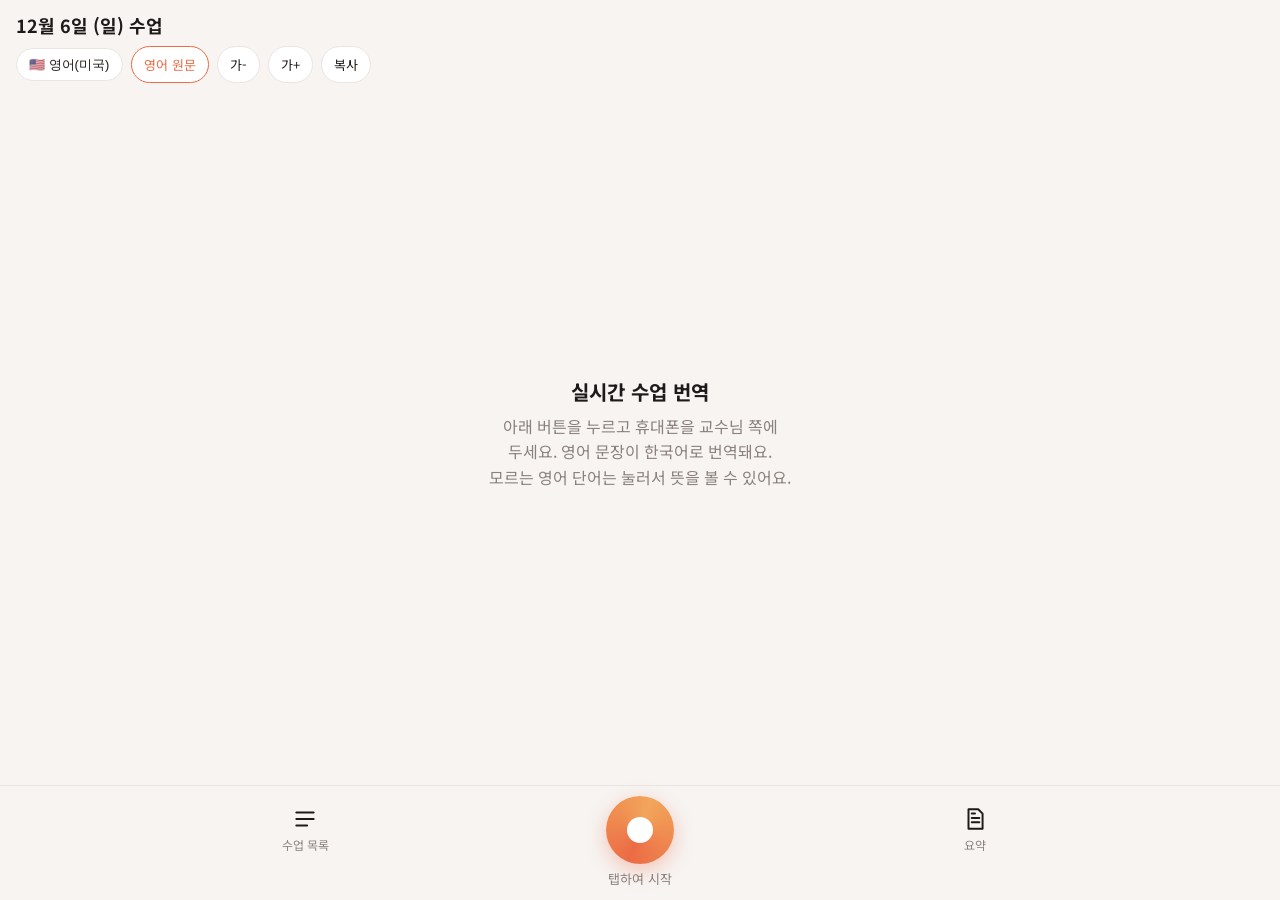
==== index.html @ 6b0efdc0 "QA 수정: 수업 전환 시 문장 섞임, 재시작 중복, Safari 결과 초기화, 저장 공간 부족 안내 Co-Authored-By: Claude Opus 5.5 <noreply@an" ====
<!doctype html>
<html lang="ko">
<head>
<meta charset="utf-8">
<meta name="viewport" content="width=device-width,initial-scale=1,viewport-fit=cover">
<meta name="apple-mobile-web-app-capable" content="yes">
<meta name="apple-mobile-web-app-status-bar-style" content="default">
<meta name="apple-mobile-web-app-title" content="수업 번역">
<meta name="theme-color" content="#f7f4f2">
<title>수업 번역기</title>
<link rel="preconnect" href="https://fonts.googleapis.com">
<link rel="stylesheet" href="https://fonts.googleapis.com/css2?family=Noto+Sans+KR:wght@400;500;700&display=swap">
<style>
:root{
  --bg:#f7f4f2; --card:#ffffff; --fg:#1d1a19; --muted:#8a817d; --line:#ebe5e1;
  --accent:#ec6b45; --accent2:#f2a65a; --live:#fff3ec; --mark:#ffe3d6; --err:#d23c2f;
  --shade:rgba(20,14,12,.35);
  --font:"Noto Sans KR",-apple-system,BlinkMacSystemFont,"Apple SD Gothic Neo",sans-serif;
  --ko-size:20px;
}
@media (prefers-color-scheme:dark){
  :root{--bg:#161312;--card:#211d1b;--fg:#f3eeeb;--muted:#9c928d;--line:#2f2926;--live:#2c1f19;--mark:#4a2a1d;--shade:rgba(0,0,0,.55);color-scheme:dark}
}
*{box-sizing:border-box}
[hidden]{display:none!important}
html,body{height:100%;margin:0}
body{background:var(--bg);color:var(--fg);font-family:var(--font);display:flex;flex-direction:column;
  padding-top:env(safe-area-inset-top);-webkit-tap-highlight-color:transparent;word-break:keep-all}
button{font:inherit;color:inherit}
header{display:flex;gap:8px;align-items:center;flex-wrap:wrap;
  padding:12px max(16px,env(safe-area-inset-right)) 10px max(16px,env(safe-area-inset-left))}
#title{flex-basis:100%;display:flex;align-items:baseline;gap:8px;background:none;border:none;padding:0;text-align:left;cursor:pointer;min-width:0}
#title b{font-size:18px;white-space:nowrap;overflow:hidden;text-overflow:ellipsis}
#title small{color:var(--muted);font-size:12px;white-space:nowrap}
.pill{border:1px solid var(--line);background:var(--card);color:var(--fg);border-radius:999px;
  padding:8px 12px;font-size:13px;cursor:pointer}
.pill[aria-pressed="true"]{border-color:var(--accent);color:var(--accent)}
.pill.primary{background:var(--accent);border-color:var(--accent);color:#fff}
.pill.danger{color:var(--err)}
select.pill{appearance:none;-webkit-appearance:none}
#feed{flex:1;overflow-y:auto;padding:4px max(16px,env(safe-area-inset-right)) 16px max(16px,env(safe-area-inset-left));
  display:flex;flex-direction:column;gap:10px;-webkit-overflow-scrolling:touch}
.seg{background:var(--card);border-radius:16px;padding:12px 14px;border:1px solid var(--line)}
.seg .en{color:var(--muted);font-size:15px;line-height:1.55;margin-bottom:4px;word-break:normal}
.seg .en .w{cursor:pointer;border-radius:4px}
.seg .en .w:active,.seg .en .w.sel{background:var(--mark);color:var(--fg)}
.seg .ko{font-size:var(--ko-size);line-height:1.5;font-weight:500}
.seg .t{font-size:11px;color:var(--muted);margin-top:6px;font-variant-numeric:tabular-nums}
.seg.live{background:var(--live);border-color:transparent}
.seg.live .ko{color:var(--accent)}
body.hide-en .seg .en{display:none}
.empty{margin:auto;text-align:center;color:var(--muted);max-width:320px;line-height:1.6;padding:24px 0}
.empty b{display:block;color:var(--fg);font-size:20px;margin-bottom:6px}
footer{padding:10px max(16px,env(safe-area-inset-right)) calc(12px + env(safe-area-inset-bottom)) max(16px,env(safe-area-inset-left));
  display:grid;grid-template-columns:1fr auto 1fr;align-items:center;gap:6px 12px;border-top:1px solid var(--line);background:var(--bg)}
.side{display:flex;flex-direction:column;align-items:center;gap:4px;background:none;border:none;cursor:pointer;color:var(--muted);font-size:12px}
.side svg{width:26px;height:26px;stroke:var(--fg);fill:none;stroke-width:1.8;stroke-linecap:round;stroke-linejoin:round}
#mic{width:68px;height:68px;border-radius:50%;border:none;cursor:pointer;
  background:conic-gradient(from 200deg,var(--accent),var(--accent2),var(--accent));
  display:grid;place-items:center;box-shadow:0 6px 20px rgba(236,107,69,.35)}
#mic span{width:26px;height:26px;border-radius:50%;background:#fff;transition:all .2s}
#mic.on span{border-radius:6px;width:22px;height:22px}
#mic.on{animation:pulse 1.6s ease-in-out infinite}
@keyframes pulse{50%{box-shadow:0 0 0 12px rgba(236,107,69,.15)}}
@media (prefers-reduced-motion:reduce){#mic.on{animation:none}}
#status{grid-column:1/-1;font-size:13px;color:var(--muted);min-height:18px;text-align:center;line-height:1.4}
#status.err{color:var(--err)}

/* bottom sheets */
#shade{position:fixed;inset:0;background:var(--shade);z-index:20}
.sheet{position:fixed;left:0;right:0;bottom:0;z-index:21;background:var(--bg);border-radius:20px 20px 0 0;
  max-height:82%;display:flex;flex-direction:column;box-shadow:0 -8px 30px rgba(0,0,0,.15)}
.sheet .head{display:flex;align-items:center;gap:8px;padding:14px max(16px,env(safe-area-inset-right)) 8px max(16px,env(safe-area-inset-left))}
.sheet .head h2{font-size:17px;margin:0 auto 0 0}
.sheet .body{overflow-y:auto;padding:4px max(16px,env(safe-area-inset-right)) calc(20px + env(safe-area-inset-bottom)) max(16px,env(safe-area-inset-left));
  display:flex;flex-direction:column;gap:10px}
.x{width:34px;height:34px;border-radius:50%;border:1px solid var(--line);background:var(--card);cursor:pointer;font-size:18px;line-height:1}
.item{background:var(--card);border:1px solid var(--line);border-radius:14px;padding:12px 14px;display:flex;align-items:center;gap:10px;cursor:pointer}
.item.cur{border-color:var(--accent)}
.item .grow{flex:1;min-width:0}
.item b{display:block;font-size:15px;overflow:hidden;text-overflow:ellipsis;white-space:nowrap}
.item small{color:var(--muted);font-size:12px}
.row{display:flex;gap:8px;flex-wrap:wrap}
input.field{width:100%;border:1px solid var(--line);background:var(--card);color:var(--fg);border-radius:12px;padding:10px 12px;font:inherit;font-size:16px}
.word h3{font-size:26px;margin:0}
.word .main{font-size:20px;color:var(--accent);font-weight:700}
.pos{font-size:12px;color:var(--muted);text-transform:uppercase;letter-spacing:.05em;margin-top:6px}
.word p{margin:2px 0;line-height:1.5}
.ctx{background:var(--card);border-radius:12px;padding:10px 12px;font-size:14px;line-height:1.5;color:var(--muted)}
.sec{font-size:13px;font-weight:700;color:var(--muted);margin-top:8px}
.chips{display:flex;flex-wrap:wrap;gap:6px}
.chip{background:var(--card);border:1px solid var(--line);border-radius:999px;padding:6px 10px;font-size:13px;cursor:pointer}
.chip span{color:var(--muted);margin-left:4px}
.point{background:var(--card);border-radius:12px;padding:10px 12px;line-height:1.5}
.point .ko{font-weight:500}
.point .en{color:var(--muted);font-size:13px;margin-top:2px;word-break:normal}
.note{font-size:12px;color:var(--muted);line-height:1.5}
</style>
</head>
<body>
<header>
  <button id="title" aria-label="수업 이름 바꾸기"><b id="titleText">수업</b><small id="titleMeta"></small></button>
  <select id="src" class="pill" aria-label="말하는 언어">
    <option value="en-US">🇺🇸 영어(미국)</option>
    <option value="en-GB">🇬🇧 영어(영국)</option>
    <option value="en-AU">🇦🇺 영어(호주)</option>
    <option value="en-IN">🇮🇳 영어(인도)</option>
  </select>
  <button id="toggleEn" class="pill" aria-pressed="true">영어 원문</button>
  <button id="smaller" class="pill" aria-label="글자 작게">가-</button>
  <button id="bigger" class="pill" aria-label="글자 크게">가+</button>
  <button id="copy" class="pill">복사</button>
</header>

<main id="feed">
  <div class="empty" id="empty"><b>실시간 수업 번역</b>아래 버튼을 누르고 휴대폰을 교수님 쪽에 두세요. 영어 문장이 한국어로 번역돼요.<br>모르는 영어 단어는 눌러서 뜻을 볼 수 있어요.</div>
</main>

<footer>
  <button class="side" id="openSessions" aria-label="수업 목록">
    <svg viewBox="0 0 24 24"><path d="M4 6h16M4 12h16M4 18h10"/></svg>수업 목록
  </button>
  <button id="mic" aria-label="시작/정지"><span></span></button>
  <button class="side" id="openSummary" aria-label="요약">
    <svg viewBox="0 0 24 24"><path d="M6 3h9l4 4v14H6z"/><path d="M9 11h7M9 15h7M9 7h3"/></svg>요약
  </button>
  <div id="status">탭하여 시작</div>
</footer>

<div id="shade" hidden></div>

<section class="sheet" id="sessionsSheet" hidden>
  <div class="head"><h2>수업 목록</h2><button class="pill primary" id="newSession">+ 새 수업</button><button class="x" data-close aria-label="닫기">×</button></div>
  <div class="body" id="sessionList"></div>
</section>

<section class="sheet" id="renameSheet" hidden>
  <div class="head"><h2>수업 이름</h2><button class="x" data-close aria-label="닫기">×</button></div>
  <div class="body">
    <input class="field" id="renameInput" maxlength="40" placeholder="예: 생물학 101 · 3주차">
    <div class="row">
      <button class="pill primary" id="renameSave">저장</button>
      <button class="pill danger" id="deleteSession">이 수업 삭제</button>
    </div>
  </div>
</section>

<section class="sheet" id="wordSheet" hidden>
  <div class="head"><h2>단어 뜻</h2><button class="x" data-close aria-label="닫기">×</button></div>
  <div class="body word" id="wordBody"></div>
</section>

<section class="sheet" id="summarySheet" hidden>
  <div class="head"><h2>수업 요약</h2><button class="x" data-close aria-label="닫기">×</button></div>
  <div class="body" id="summaryBody"></div>
</section>

<script>
(() => {
  const $ = id => document.getElementById(id);
  const feed = $('feed'), statusEl = $('status'), micBtn = $('mic');
  const SR = window.SpeechRecognition || window.webkitSpeechRecognition;

  const store = {
    get(k, d){ try{ const v = localStorage.getItem(k); return v === null ? d : JSON.parse(v); }catch{ return d; } },
    set(k, v){ try{ localStorage.setItem(k, JSON.stringify(v)); return true; }catch{ return false; } }
  };

  // ---------- lectures (sessions) ----------
  const fmtDate = t => new Date(t).toLocaleDateString('ko-KR', {month:'long', day:'numeric', weekday:'short'});
  const fmtTime = t => new Date(t).toLocaleTimeString('ko-KR', {hour:'2-digit', minute:'2-digit', second:'2-digit'});
  const newSession = () => ({ id: Date.now().toString(36), title: fmtDate(Date.now()) + ' 수업', created: Date.now(), segs: [], words: [] });

  let data = store.get('lt.v2', null);
  if (!data) {
    data = { sessions: [], current: null };
    const old = store.get('segments', []);
    if (old.length) { const s = newSession(); s.title = '이전 기록'; s.created = old[0].t; s.segs = old; data.sessions.push(s); }
  }
  if (!data.sessions.length) data.sessions.push(newSession());
  if (!data.sessions.some(s => s.id === data.current)) data.current = data.sessions[data.sessions.length - 1].id;
  const cur = () => data.sessions.find(s => s.id === data.current);
  let saveTimer = null;
  const save = () => { clearTimeout(saveTimer); saveTimer = setTimeout(() => {
    if (!store.set('lt.v2', data)) setStatus('저장 공간이 꽉 찼어요. 수업 목록에서 오래된 수업을 지워 주세요.', true);
  }, 300); };

  // ---------- settings ----------
  let koSize = store.get('koSize', 20);
  let showEn = store.get('showEn', true);
  $('src').value = store.get('src', 'en-US');
  const applySettings = () => {
    document.documentElement.style.setProperty('--ko-size', koSize + 'px');
    document.body.classList.toggle('hide-en', !showEn);
    $('toggleEn').setAttribute('aria-pressed', showEn);
  };
  applySettings();
  $('smaller').onclick = () => { koSize = Math.max(14, koSize - 2); store.set('koSize', koSize); applySettings(); };
  $('bigger').onclick  = () => { koSize = Math.min(36, koSize + 2); store.set('koSize', koSize); applySettings(); };
  $('toggleEn').onclick = () => { showEn = !showEn; store.set('showEn', showEn); applySettings(); };
  $('src').onchange = () => { store.set('src', $('src').value); if (running) { stop(); start(); } };

  // ---------- translation (free, no key) ----------
  const GT = 'https://translate.googleapis.com/translate_a/single?client=gtx&sl=en&tl=ko';
  const cache = new Map();
  async function fetchJson(url, ms){
    const ctl = new AbortController(); const tm = setTimeout(() => ctl.abort(), ms);
    try { const r = await fetch(url, {signal: ctl.signal}); if (!r.ok) throw new Error(r.status); return await r.json(); }
    finally { clearTimeout(tm); }
  }
  async function translate(text){
    text = text.trim();
    if (!text) return '';
    if (cache.has(text)) return cache.get(text);
    let out = '';
    try {
      const j = await fetchJson(GT + '&dt=t&q=' + encodeURIComponent(text), 5000);
      out = j[0].map(p => p[0]).join('');
    } catch {
      try {
        const j = await fetchJson('https://api.mymemory.translated.net/get?langpair=en|ko&q=' + encodeURIComponent(text.slice(0, 480)), 6000);
        out = j.responseData.translatedText;
      } catch { return '(번역 실패 — 인터넷 연결을 확인하세요)'; }
    }
    cache.set(text, out);
    return out;
  }

  // ---------- rendering ----------
  const segEls = new WeakMap();
  const nearBottom = () => feed.scrollHeight - feed.scrollTop - feed.clientHeight < 140;
  function fillEn(el, text){
    el.textContent = '';
    // wrap each word so it can be tapped for its meaning
    text.split(/(\s+)/).forEach(part => {
      if (/[A-Za-z]/.test(part)) { const w = document.createElement('span'); w.className = 'w'; w.textContent = part; el.appendChild(w); }
      else el.appendChild(document.createTextNode(part));
    });
  }
  function makeSeg(s, live){
    const d = document.createElement('div');
    d.className = 'seg' + (live ? ' live' : '');
    d.innerHTML = '<div class="en"></div><div class="ko"></div><div class="t"></div>';
    fill(d, s);
    return d;
  }
  function fill(d, s){
    fillEn(d.querySelector('.en'), s.en);
    d.querySelector('.ko').textContent = s.ko || '…';
    d.querySelector('.t').textContent = s.t ? fmtTime(s.t) : '듣는 중';
  }
  function renderHeader(){
    const s = cur();
    $('titleText').textContent = s.title;
    $('titleMeta').textContent = s.segs.length ? `${s.segs.length}문장` : '';
  }
  function renderAll(){
    feed.querySelectorAll('.seg').forEach(n => n.remove());
    liveEl = null;
    const s = cur();
    $('empty').hidden = s.segs.length > 0;
    s.segs.forEach(seg => { const el = makeSeg(seg); segEls.set(seg, el); feed.appendChild(el); });
    feed.scrollTop = feed.scrollHeight;
    renderHeader();
  }

  async function commit(en){
    en = en.replace(/\s+/g, ' ').trim();
    if (!en) return;
    const sess = cur();
    const stick = nearBottom();
    const last = sess.segs[sess.segs.length - 1];
    let seg, el;
    // A short fragment right after an unfinished sentence: glue it on instead of starting a new card.
    if (last && Date.now() - last.t < 4000 && !/[.?!]["')]?$/.test(last.en) && last.en.length + en.length < 220 && segEls.get(last)) {
      seg = last; seg.en += ' ' + en; seg.t = Date.now(); el = segEls.get(last);
    } else {
      seg = { en, ko: '', t: Date.now() };
      sess.segs.push(seg);
      el = makeSeg(seg); segEls.set(seg, el);
      if (liveEl) feed.insertBefore(el, liveEl); else feed.appendChild(el);
    }
    fill(el, seg);
    $('empty').hidden = true;
    renderHeader();
    if (stick) feed.scrollTop = feed.scrollHeight;
    const asked = seg.en;
    const ko = await translate(asked);
    if (seg.en !== asked) return;   // text grew while we waited; the newer request fills it
    seg.ko = ko;
    fill(el, seg);
    save();
    if (stick && nearBottom()) feed.scrollTop = feed.scrollHeight;
  }

  let liveEl = null, liveTimer = null, liveText = '', lastLiveTranslated = '';
  function showLive(text){
    liveText = text;
    if (!text) { if (liveEl) { liveEl.remove(); liveEl = null; } return; }
    const stick = nearBottom();
    if (!liveEl) { liveEl = makeSeg({en:text}, true); feed.appendChild(liveEl); $('empty').hidden = true; }
    fillEn(liveEl.querySelector('.en'), text);
    if (stick) feed.scrollTop = feed.scrollHeight;
    clearTimeout(liveTimer);
    liveTimer = setTimeout(async () => {
      const snap = liveText;
      if (!snap || snap === lastLiveTranslated) return;
      lastLiveTranslated = snap;
      const ko = await translate(snap);
      if (liveEl && liveText === snap) liveEl.querySelector('.ko').textContent = ko;
    }, 350);
  }

  // ---------- speech recognition ----------
  function setStatus(msg, err){ statusEl.textContent = msg; statusEl.classList.toggle('err', !!err); }

  let running = false, rec = null, wakeLock = null;
  let stallTimer = null, restartTimer = null, fastFails = 0, lastError = '';
  // In-app browsers (Claude, KakaoTalk, Instagram…) on iPhone don't get speech recognition. Safari does.
  const ua = navigator.userAgent;
  const inApp = /iPhone|iPad|iPod/.test(ua) && (!/Safari\//.test(ua) || /KAKAOTALK|Instagram|FBAN|FBAV|NAVER|Line\//i.test(ua));
  const IN_APP_MSG = '앱 안의 브라우저에서는 음성 인식이 안 돼요. 오른쪽 아래 나침반(Safari) 버튼을 눌러 Safari에서 열어 주세요.';

  function buildRec(){
    const r = new SR();
    r.lang = $('src').value;
    r.continuous = true;
    r.interimResults = true;
    r.maxAlternatives = 1;
    let committedUpTo = 0;   // index into event.results already committed (iOS keeps old results around)
    const seen = [];         // transcripts of committed results, by index
    let consumed = 0;        // chars of the still-open text already sent as finished sentences
    let dead = false;
    let heard = false;
    const startedAt = Date.now();

    r.onresult = e => {
      if (dead || rec !== r) return;
      heard = true; fastFails = 0;
      setStatus('듣는 중… 다시 누르면 정지');
      // Safari sometimes starts its result list over mid-session: start counting from zero again.
      // (A repeat of results we already have is not a restart; a different text at a committed slot is.)
      const L = e.results.length;
      if (L < committedUpTo || (L === committedUpTo && L > 0 && e.results[L - 1][0].transcript !== seen[L - 1])) {
        committedUpTo = 0; consumed = 0; seen.length = 0;
      }
      // Gather everything not yet committed; note where the finalized part ends.
      let text = '', finalEnd = 0, finalUpTo = committedUpTo, allFinal = true;
      for (let i = committedUpTo; i < e.results.length; i++) {
        text += e.results[i][0].transcript;
        if (allFinal && e.results[i].isFinal) { finalEnd = text.length; finalUpTo = i + 1; seen[i] = e.results[i][0].transcript; } else allFinal = false;
      }
      if (text.length < consumed) consumed = 0;          // recognizer replaced its guess wholesale
      if (finalEnd > 0) {
        if (finalEnd > consumed) commit(text.slice(consumed, finalEnd));
        consumed = Math.max(0, consumed - finalEnd);
        committedUpTo = finalUpTo;
        text = text.slice(finalEnd);
      }
      // Send finished sentences out as soon as they appear, instead of waiting for a pause.
      let rest = text.slice(consumed);
      const m = rest.match(/^([\s\S]*[.?!])\s+(?=\S)/);
      if (m && m[1].trim().split(/\s+/).length >= 4) {
        commit(m[1]); consumed += m[0].length; rest = text.slice(consumed);
      }
      rest = rest.trim();
      showLive(rest);
      clearTimeout(stallTimer);
      if (rest) {
        // A pause or a very long run without punctuation: cut it here.
        const cut = () => { if (running && liveText === rest) { consumed = text.length; showLive(''); commit(rest); } };
        if (rest.length > 220) cut(); else stallTimer = setTimeout(cut, 1500);
      }
    };
    r.onerror = e => {
      lastError = e.error;
      if (e.error === 'not-allowed' || e.error === 'service-not-allowed') {
        fail(inApp ? IN_APP_MSG : '마이크 또는 음성 인식 권한이 꺼져 있어요. 설정 › Safari › 마이크, 설정 › 개인정보 보호 › 음성 인식에서 허용해 주세요.');
      } else if (e.error === 'audio-capture') {
        fail('마이크를 쓸 수 없어요. 다른 앱(통화, 녹음)이 마이크를 쓰고 있지 않은지 확인하세요.');
      } else if (e.error === 'network') {
        setStatus('음성 인식 서버 연결 실패 — 인터넷을 확인하세요.', true);
      }
    };
    r.onaudiostart = () => { if (!heard) setStatus('마이크 켜짐 · 말소리를 기다리는 중…'); };
    r.onend = () => {
      dead = true;
      clearTimeout(stallTimer);
      if (rec !== r) return;              // an older instance; a newer one is already running
      if (liveText) { const t = liveText; showLive(''); commit(t); }
      if (!running) return;
      if (!heard && Date.now() - startedAt < 1500) fastFails++;
      if (fastFails >= 4) {
        fail(inApp ? IN_APP_MSG : '음성 인식이 계속 바로 꺼져요' + (lastError ? ' (' + lastError + ')' : '') + '. Safari를 완전히 껐다가 다시 열어보세요.');
        return;
      }
      const delay = fastFails ? Math.min(400 * 2 ** fastFails, 4000) : 50;
      restartTimer = setTimeout(() => { if (running) { rec = buildRec(); try { rec.start(); } catch {} } }, delay);
    };
    r.kill = () => { dead = true; clearTimeout(stallTimer); };
    return r;
  }

  // Put any half-heard sentence into the current lecture and detach the recognizer,
  // so nothing arriving later lands in a different lecture.
  function detach(){
    if (rec) { rec.kill(); const old = rec; rec = null; try { old.stop(); } catch {} }
    if (liveText) { const t = liveText; showLive(''); commit(t); }
  }

  function fail(msg){
    running = false; ui();
    clearTimeout(stallTimer); clearTimeout(restartTimer);
    if (rec) { rec.kill(); try { rec.abort(); } catch {} rec = null; }
    setStatus(msg, true);
  }
  async function start(){
    if (!SR) { setStatus(inApp ? IN_APP_MSG : '이 브라우저는 음성 인식을 지원하지 않아요. iPhone은 Safari, 컴퓨터는 Chrome을 쓰세요.', true); return; }
    running = true; ui(); fastFails = 0; lastError = '';
    setStatus('마이크 준비 중…');
    try {
      const ms = await navigator.mediaDevices.getUserMedia({ audio: true });
      ms.getTracks().forEach(t => t.stop());
    } catch {
      fail(inApp ? IN_APP_MSG : '마이크 권한이 없어요. 주소창 왼쪽 "가가" › 웹사이트 설정 › 마이크 › 허용으로 바꿔 주세요.');
      return;
    }
    if (!running) return;
    rec = buildRec();
    try { rec.start(); } catch {}
    try { wakeLock = await navigator.wakeLock?.request('screen'); } catch {}
  }
  function stop(){
    running = false; ui();
    clearTimeout(stallTimer); clearTimeout(restartTimer);
    detach();
    try { wakeLock && wakeLock.release(); } catch {}
    wakeLock = null;
    setStatus('정지됨 · 탭하여 다시 시작');
  }
  function ui(){ micBtn.classList.toggle('on', running); }
  micBtn.onclick = () => running ? stop() : start();
  document.addEventListener('visibilitychange', async () => {
    if (document.visibilityState === 'visible' && running) { try { wakeLock = await navigator.wakeLock?.request('screen'); } catch {} }
  });

  // ---------- sheets ----------
  let openSheet = null;
  function show(id){ hide(); openSheet = $(id); openSheet.hidden = false; $('shade').hidden = false; }
  function hide(){
    if (openSheet) openSheet.hidden = true;
    openSheet = null; $('shade').hidden = true;
    document.querySelectorAll('.w.sel').forEach(w => w.classList.remove('sel'));
  }
  $('shade').onclick = hide;
  document.querySelectorAll('[data-close]').forEach(b => b.onclick = hide);
  const esc = s => s.replace(/[&<>"]/g, c => ({'&':'&amp;','<':'&lt;','>':'&gt;','"':'&quot;'}[c]));

  // lectures list
  function renderSessions(){
    const list = $('sessionList'); list.innerHTML = '';
    [...data.sessions].reverse().forEach(s => {
      const it = document.createElement('div');
      it.className = 'item' + (s.id === data.current ? ' cur' : '');
      it.innerHTML = `<div class="grow"><b>${esc(s.title)}</b><small>${fmtDate(s.created)} · ${s.segs.length}문장 · 단어 ${s.words.length}개</small></div>`;
      it.onclick = () => { if (running) stop(); data.current = s.id; save(); renderAll(); hide(); };
      list.appendChild(it);
    });
  }
  $('openSessions').onclick = () => { renderSessions(); show('sessionsSheet'); };
  $('newSession').onclick = () => {
    if (running) stop();
    const s = newSession(); data.sessions.push(s); data.current = s.id; save(); renderAll(); hide();
    setStatus('새 수업을 만들었어요 · 탭하여 시작');
  };
  $('title').onclick = () => { $('renameInput').value = cur().title; show('renameSheet'); };
  $('renameSave').onclick = () => { const v = $('renameInput').value.trim(); if (v) { cur().title = v; save(); renderHeader(); } hide(); };
  $('renameInput').onkeydown = e => { if (e.key === 'Enter') $('renameSave').click(); };
  let delArmed = false;
  $('deleteSession').onclick = () => {
    if (!delArmed) { delArmed = true; $('deleteSession').textContent = '한 번 더 누르면 삭제'; setTimeout(() => { delArmed = false; $('deleteSession').textContent = '이 수업 삭제'; }, 3000); return; }
    delArmed = false; $('deleteSession').textContent = '이 수업 삭제';
    if (running) stop();
    data.sessions = data.sessions.filter(s => s.id !== data.current);
    if (!data.sessions.length) data.sessions.push(newSession());
    data.current = data.sessions[data.sessions.length - 1].id;
    save(); renderAll(); hide();
  };

  // word lookup
  async function lookup(word){
    const r = { word, ko: '', meanings: [], def: '' };
    try {
      const j = await fetchJson(GT + '&dt=t&dt=bd&dt=md&q=' + encodeURIComponent(word), 5000);
      r.ko = (j[0] || []).map(p => p[0]).join('');
      (j[1] || []).forEach(b => r.meanings.push({ pos: b[0], words: (b[1] || []).slice(0, 5) }));
      const md = j[12] && j[12][0] && j[12][0][1] && j[12][0][1][0];
      if (md) r.def = md[0];
    } catch { r.ko = await translate(word); }
    return r;
  }
  const POS = { noun:'명사', verb:'동사', adjective:'형용사', adverb:'부사', preposition:'전치사', conjunction:'접속사', pronoun:'대명사', interjection:'감탄사', abbreviation:'약어', phrase:'구' };
  feed.addEventListener('click', async e => {
    const w = e.target.closest('.w');
    if (!w) return;
    const word = w.textContent.replace(/^[^A-Za-z]+|[^A-Za-z'-]+$/g, '').replace(/'s$/i, '');
    if (word.length < 2) return;
    const segEl = w.closest('.seg');
    const sentence = segEl.querySelector('.en').textContent;
    const sentenceKo = segEl.querySelector('.ko').textContent;
    show('wordSheet');
    w.classList.add('sel');
    $('wordBody').innerHTML = `<h3>${esc(word)}</h3><p class="note">찾는 중…</p>`;
    const r = await lookup(word.toLowerCase() === word ? word : (word.length > 1 && word === word.toUpperCase() ? word : word.toLowerCase()));
    if (openSheet !== $('wordSheet')) return;
    const saved = cur().words.some(x => x.w.toLowerCase() === word.toLowerCase());
    $('wordBody').innerHTML = `
      <h3>${esc(word)}</h3>
      <div class="main">${esc(r.ko || '-')}</div>
      ${r.meanings.map(m => `<div class="pos">${esc(POS[m.pos] || m.pos)}</div><p>${esc(m.words.join(', '))}</p>`).join('')}
      ${r.def ? `<div class="pos">영영 뜻</div><p>${esc(r.def)}</p>` : ''}
      <div class="sec">수업에서 나온 문장</div>
      <div class="ctx">${esc(sentence)}<br>${esc(sentenceKo)}</div>
      <div class="row"><button class="pill ${saved ? '' : 'primary'}" id="saveWord">${saved ? '단어장에 있음 ✓' : '단어장에 저장'}</button></div>`;
    $('saveWord').onclick = () => {
      const list = cur().words;
      const i = list.findIndex(x => x.w.toLowerCase() === word.toLowerCase());
      if (i >= 0) { list.splice(i, 1); $('saveWord').textContent = '단어장에 저장'; $('saveWord').classList.add('primary'); }
      else { list.push({ w: word, ko: r.ko, ctx: sentence }); $('saveWord').textContent = '단어장에 있음 ✓'; $('saveWord').classList.remove('primary'); }
      save();
    };
  });

  // summary: picks the sentences that carry the lecture's most repeated ideas (runs on the phone, no AI)
  const STOP = new Set(('a an the and or but if then so to of in on at by for with from as is are was were be been being it its this that these those there here i you he she we they me him her us them my your our their what which who whom how why when where do does did done have has had having can could will would shall should may might must not no yes just very really also too than about into over under again more most some any all each other such only own same well like get got go going gonna wanna know think okay ok right um uh yeah so let lets let\'s one two thing things kind sort actually basically something way see say said look make made').split(' '));
  const terms = s => (s.toLowerCase().match(/[a-z][a-z'-]+/g) || []).map(w => w.replace(/'s$/, '')).filter(w => w.length > 2 && !STOP.has(w));
  function summarize(segs){
    const freq = new Map();
    segs.forEach(s => new Set(terms(s.en)).forEach(w => freq.set(w, (freq.get(w) || 0) + 1)));
    const keywords = [...freq.entries()].filter(([w, n]) => n >= 2 && w.length > 3).sort((a, b) => b[1] - a[1]).slice(0, 10).map(([w]) => w);
    const scored = segs.map((s, i) => {
      const t = terms(s.en);
      const score = t.length < 4 ? 0 : t.reduce((a, w) => a + (freq.get(w) || 0), 0) / Math.sqrt(t.length);
      return { i, score };
    });
    const n = Math.min(8, Math.max(3, Math.round(segs.length * 0.15)));
    const picks = scored.filter(x => x.score > 0).sort((a, b) => b.score - a.score).slice(0, n).sort((a, b) => a.i - b.i).map(x => segs[x.i]);
    return { keywords, picks };
  }
  $('openSummary').onclick = async () => {
    const s = cur();
    show('summarySheet');
    const body = $('summaryBody');
    if (s.segs.length < 3) { body.innerHTML = '<p class="note">아직 내용이 너무 적어요. 수업을 조금 더 들은 뒤에 눌러 주세요.</p>'; return; }
    const { keywords, picks } = summarize(s.segs);
    const mins = Math.max(1, Math.round((s.segs[s.segs.length - 1].t - s.segs[0].t) / 60000));
    body.innerHTML = `
      <p class="note">${esc(s.title)} · 약 ${mins}분 · ${s.segs.length}문장</p>
      <div class="sec">핵심 단어</div><div class="chips" id="kw">${keywords.length ? '' : '<span class="note">반복된 단어가 아직 없어요</span>'}</div>
      <div class="sec">중요한 문장</div>
      ${picks.map(p => `<div class="point"><div class="ko">${esc(p.ko || '')}</div><div class="en">${esc(p.en)}</div></div>`).join('')}
      <div class="sec">내 단어장 (${s.words.length})</div>
      <div class="chips">${s.words.map(w => `<span class="chip">${esc(w.w)}<span>${esc(w.ko || '')}</span></span>`).join('') || '<span class="note">영어 단어를 눌러 저장하면 여기에 모여요</span>'}</div>
      <div class="sec">더 자세한 요약</div>
      <p class="note">위 요약은 휴대폰 안에서 자주 나온 단어를 기준으로 고른 거예요. 문단으로 정리된 요약이 필요하면 아래 버튼을 누르고 Claude 앱에 붙여넣으세요.</p>
      <div class="row"><button class="pill primary" id="copyForAI">Claude 요약용으로 복사</button></div>`;
    const kw = $('kw');
    keywords.forEach(async w => {
      const c = document.createElement('span'); c.className = 'chip'; c.textContent = w; kw.appendChild(c);
      const ko = await translate(w); const sp = document.createElement('span'); sp.textContent = ko; c.appendChild(sp);
    });
    $('copyForAI').onclick = async () => {
      const text = '다음은 영어 수업을 음성 인식으로 받아적은 내용이야. 인식 오류가 있을 수 있어. 한국어로 핵심 내용을 소주제별로 정리하고, 중요한 개념과 시험에 나올 만한 포인트, 모르면 안 되는 영어 용어를 뜻과 함께 알려줘.\n\n'
        + s.segs.map(x => x.en).join('\n');
      try { await navigator.clipboard.writeText(text); $('copyForAI').textContent = '복사됨 ✓ Claude에 붙여넣으세요'; }
      catch { $('copyForAI').textContent = '복사 실패'; }
    };
  };

  // copy whole lecture
  $('copy').onclick = async () => {
    const s = cur();
    const text = s.title + '\n\n' + s.segs.map(x => `[${fmtTime(x.t)}]\n${x.en}\n${x.ko}`).join('\n\n');
    try { await navigator.clipboard.writeText(text); setStatus('이 수업 전체 내용을 복사했어요'); }
    catch { setStatus('복사 실패', true); }
  };

  renderAll();
  if (inApp) setStatus(IN_APP_MSG, true);
  else if (!SR) setStatus('이 브라우저는 음성 인식을 지원하지 않아요. iPhone은 Safari를 쓰세요.', true);
})();
</script>
</body>
</html>
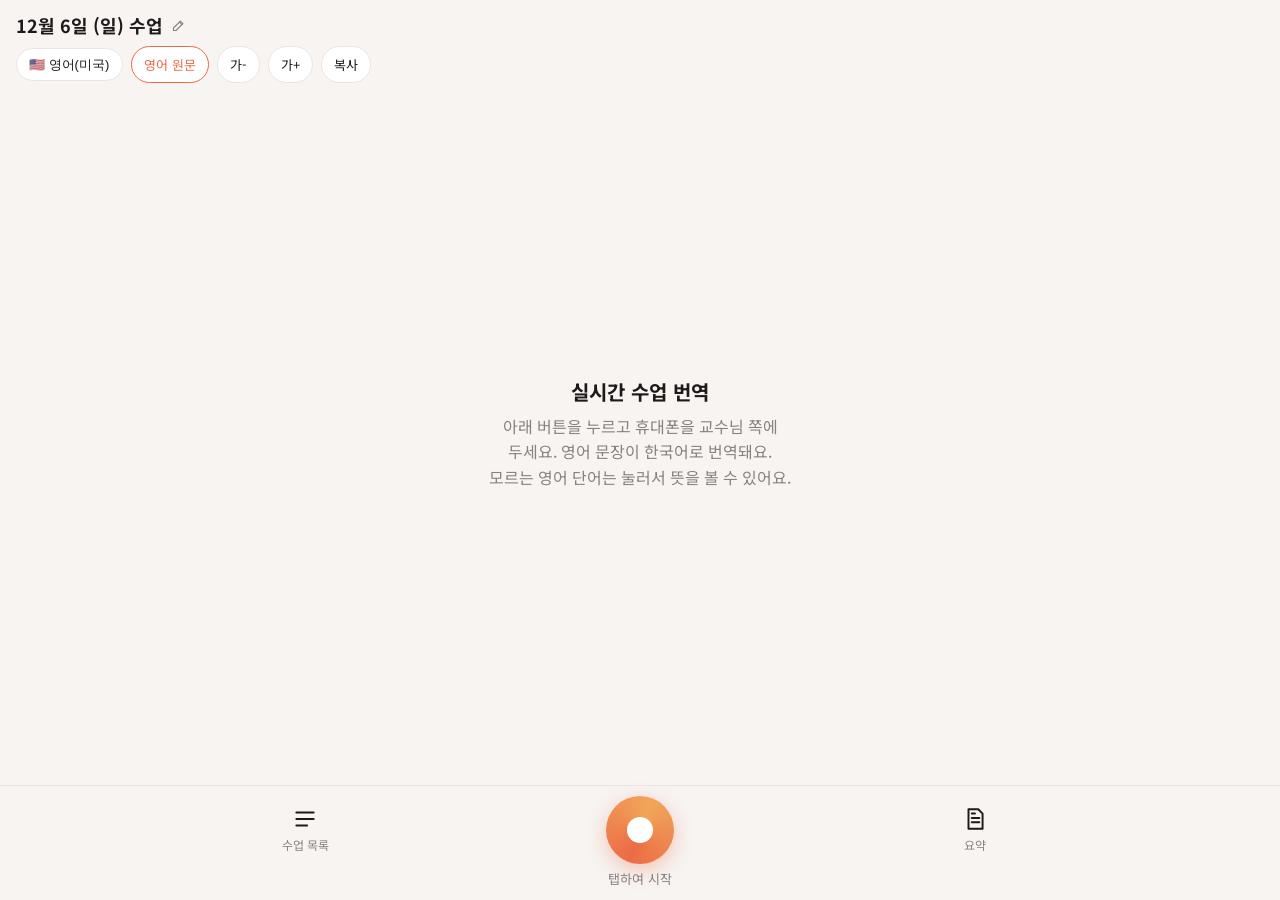
==== commit 0d440b38: "수업 목록에서 연필 버튼으로 이름 바꾸기, 주차 이름 추천 Co-Authored-By: Claude Opus 5.5 <noreply@anthropic.com> Claude-Sess" ====
--- a/index.html
+++ b/index.html
@@ -80,6 +80,9 @@
 .item .grow{flex:1;min-width:0}
 .item b{display:block;font-size:15px;overflow:hidden;text-overflow:ellipsis;white-space:nowrap}
 .item small{color:var(--muted);font-size:12px}
+.edit{flex:none;width:38px;height:38px;border-radius:50%;border:1px solid var(--line);background:var(--bg);cursor:pointer;display:grid;place-items:center}
+.edit svg{width:18px;height:18px;stroke:var(--fg);fill:none;stroke-width:1.8;stroke-linecap:round;stroke-linejoin:round}
+#title svg{width:15px;height:15px;stroke:var(--muted);fill:none;stroke-width:1.8;stroke-linecap:round;stroke-linejoin:round;flex:none;align-self:center}
 .row{display:flex;gap:8px;flex-wrap:wrap}
 input.field{width:100%;border:1px solid var(--line);background:var(--card);color:var(--fg);border-radius:12px;padding:10px 12px;font:inherit;font-size:16px}
 .word h3{font-size:26px;margin:0}
@@ -99,7 +102,7 @@
 </head>
 <body>
 <header>
-  <button id="title" aria-label="수업 이름 바꾸기"><b id="titleText">수업</b><small id="titleMeta"></small></button>
+  <button id="title" aria-label="수업 이름 바꾸기"><b id="titleText">수업</b><svg viewBox="0 0 24 24"><path d="M4 20h4L19 9l-4-4L4 16z"/><path d="M13.5 6.5l4 4"/></svg><small id="titleMeta"></small></button>
   <select id="src" class="pill" aria-label="말하는 언어">
     <option value="en-US">🇺🇸 영어(미국)</option>
     <option value="en-GB">🇬🇧 영어(영국)</option>
@@ -137,7 +140,8 @@
 <section class="sheet" id="renameSheet" hidden>
   <div class="head"><h2>수업 이름</h2><button class="x" data-close aria-label="닫기">×</button></div>
   <div class="body">
-    <input class="field" id="renameInput" maxlength="40" placeholder="예: 생물학 101 · 3주차">
+    <input class="field" id="renameInput" maxlength="40" placeholder="예: 9주차 수업 · 세포 호흡">
+    <div class="chips" id="renameSuggest"></div>
     <div class="row">
       <button class="pill primary" id="renameSave">저장</button>
       <button class="pill danger" id="deleteSession">이 수업 삭제</button>
@@ -462,8 +466,9 @@
     [...data.sessions].reverse().forEach(s => {
       const it = document.createElement('div');
       it.className = 'item' + (s.id === data.current ? ' cur' : '');
-      it.innerHTML = `<div class="grow"><b>${esc(s.title)}</b><small>${fmtDate(s.created)} · ${s.segs.length}문장 · 단어 ${s.words.length}개</small></div>`;
-      it.onclick = () => { if (running) stop(); data.current = s.id; save(); renderAll(); hide(); };
+      it.innerHTML = `<div class="grow"><b>${esc(s.title)}</b><small>${fmtDate(s.created)} · ${s.segs.length}문장 · 단어 ${s.words.length}개</small></div><button class="edit" aria-label="이름 바꾸기"><svg viewBox="0 0 24 24"><path d="M4 20h4L19 9l-4-4L4 16z"/><path d="M13.5 6.5l4 4"/></svg></button>`;
+      it.onclick = () => { if (s.id !== data.current) { if (running) stop(); data.current = s.id; save(); renderAll(); } hide(); };
+      it.querySelector('.edit').onclick = e => { e.stopPropagation(); openRename(s.id, true); };
       list.appendChild(it);
     });
   }
@@ -473,18 +478,44 @@
     const s = newSession(); data.sessions.push(s); data.current = s.id; save(); renderAll(); hide();
     setStatus('새 수업을 만들었어요 · 탭하여 시작');
   };
-  $('title').onclick = () => { $('renameInput').value = cur().title; show('renameSheet'); };
-  $('renameSave').onclick = () => { const v = $('renameInput').value.trim(); if (v) { cur().title = v; save(); renderHeader(); } hide(); };
+  // rename: works for any lecture, from the header (current one) or the pencil in the list
+  let editId = null, editFromList = false;
+  function openRename(id, fromList){
+    editId = id; editFromList = fromList;
+    const s = data.sessions.find(x => x.id === id);
+    $('renameInput').value = s.title;
+    // suggest the next week number, e.g. "9주차 수업" after "8주차 …"
+    const weeks = data.sessions.filter(x => x.id !== id).map(x => +((x.title.match(/(\d+)\s*주차/) || [])[1] || 0));
+    const next = Math.max(0, ...weeks) + 1;
+    const sug = $('renameSuggest'); sug.innerHTML = '';
+    [`${next}주차 수업`, `${fmtDate(s.created)} 수업`].forEach(t => {
+      const c = document.createElement('button'); c.className = 'chip'; c.textContent = t;
+      c.onclick = () => { $('renameInput').value = t; $('renameInput').focus(); };
+      sug.appendChild(c);
+    });
+    show('renameSheet');
+    // focus inside the tap itself: iPhone only raises the keyboard then
+    $('renameInput').focus(); $('renameInput').select();
+  }
+  const afterRename = () => { if (editFromList) { renderSessions(); show('sessionsSheet'); } else hide(); };
+  $('title').onclick = () => openRename(data.current, false);
+  $('renameSave').onclick = () => {
+    const v = $('renameInput').value.trim();
+    const s = data.sessions.find(x => x.id === editId);
+    if (v && s) { s.title = v; save(); renderHeader(); }
+    afterRename();
+  };
   $('renameInput').onkeydown = e => { if (e.key === 'Enter') $('renameSave').click(); };
   let delArmed = false;
   $('deleteSession').onclick = () => {
     if (!delArmed) { delArmed = true; $('deleteSession').textContent = '한 번 더 누르면 삭제'; setTimeout(() => { delArmed = false; $('deleteSession').textContent = '이 수업 삭제'; }, 3000); return; }
     delArmed = false; $('deleteSession').textContent = '이 수업 삭제';
-    if (running) stop();
-    data.sessions = data.sessions.filter(s => s.id !== data.current);
+    const wasCurrent = editId === data.current;
+    if (wasCurrent && running) stop();
+    data.sessions = data.sessions.filter(s => s.id !== editId);
     if (!data.sessions.length) data.sessions.push(newSession());
-    data.current = data.sessions[data.sessions.length - 1].id;
-    save(); renderAll(); hide();
+    if (wasCurrent || !data.sessions.some(s => s.id === data.current)) data.current = data.sessions[data.sessions.length - 1].id;
+    save(); renderAll(); afterRename();
   };
 
   // word lookup
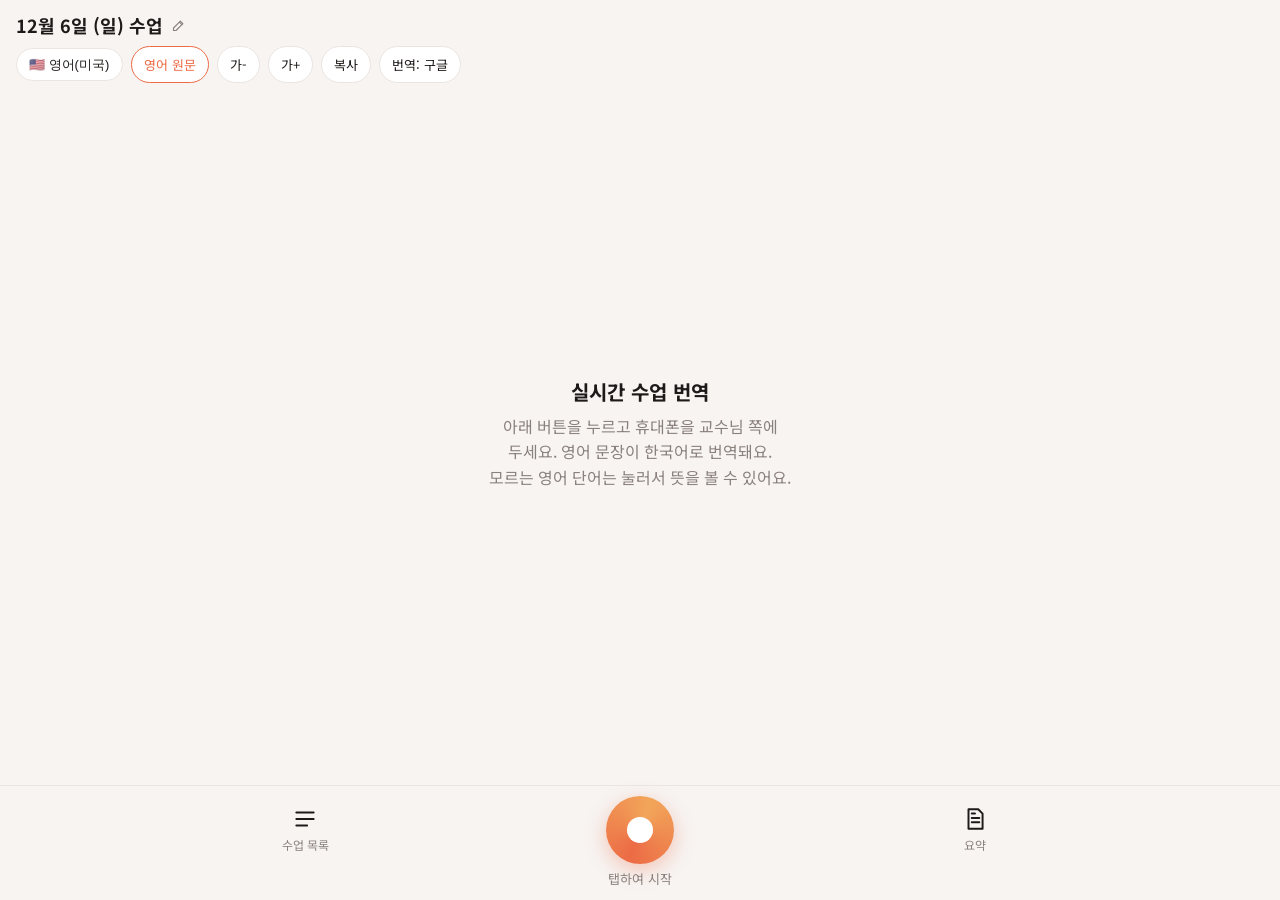
==== commit 5d4051f8: "DeepL 번역 연결(앞 문장 문맥 포함), Cloudflare Worker 중계 서버 코드 Co-Authored-By: Claude Opus 5.5 <noreply@anthrop" ====
--- a/index.html
+++ b/index.html
@@ -113,6 +113,7 @@
   <button id="smaller" class="pill" aria-label="글자 작게">가-</button>
   <button id="bigger" class="pill" aria-label="글자 크게">가+</button>
   <button id="copy" class="pill">복사</button>
+  <button id="openEngine" class="pill">번역: <span id="engineName">구글</span></button>
 </header>
 
 <main id="feed">
@@ -134,7 +135,17 @@
 
 <section class="sheet" id="sessionsSheet" hidden>
   <div class="head"><h2>수업 목록</h2><button class="pill primary" id="newSession">+ 새 수업</button><button class="x" data-close aria-label="닫기">×</button></div>
-  <div class="body" id="sessionList"></div>
+  <div class="body">
+    <div id="sessionList" style="display:flex;flex-direction:column;gap:10px"></div>
+    <div class="sec">기록 백업</div>
+    <p class="note">기록은 이 휴대폰의 Safari 안에 저장돼요. 휴대폰을 바꾸거나, 홈 화면 앱으로 옮기거나, Safari 방문 기록을 지울 때를 대비해 가끔 백업 파일을 저장해 두세요.</p>
+    <div class="row">
+      <button class="pill" id="backupSave">백업 파일 저장</button>
+      <label class="pill" for="backupFile">백업 불러오기</label>
+      <input type="file" id="backupFile" accept=".json,application/json" hidden>
+    </div>
+    <p class="note" id="backupMsg"></p>
+  </div>
 </section>
 
 <section class="sheet" id="renameSheet" hidden>
@@ -144,6 +155,7 @@
     <div class="chips" id="renameSuggest"></div>
     <div class="row">
       <button class="pill primary" id="renameSave">저장</button>
+      <button class="pill" id="rejoin">잘린 문장 합쳐서 다시 번역</button>
       <button class="pill danger" id="deleteSession">이 수업 삭제</button>
     </div>
   </div>
@@ -152,6 +164,26 @@
 <section class="sheet" id="wordSheet" hidden>
   <div class="head"><h2>단어 뜻</h2><button class="x" data-close aria-label="닫기">×</button></div>
   <div class="body word" id="wordBody"></div>
+</section>
+
+<section class="sheet" id="engineSheet" hidden>
+  <div class="head"><h2>번역 엔진</h2><button class="x" data-close aria-label="닫기">×</button></div>
+  <div class="body">
+    <div class="point"><div class="ko" id="engineState">지금: 구글 번역 (무료, 설정 없음)</div><div class="en" id="engineUsage"></div></div>
+    <div class="sec">DeepL 연결하기</div>
+    <p class="note">1. DeepL API Free에 가입하고 API 키(끝이 :fx)를 받아요.<br>
+    2. Cloudflare에서 Worker를 만들고, 아래 버튼으로 복사한 코드를 붙여넣어 배포해요.<br>
+    3. Worker 설정 › 변수 및 비밀(Variables and Secrets)에 이름 <b>DEEPL_KEY</b>, 유형 비밀(Secret)로 API 키를 넣어요.<br>
+    4. Worker 주소(…workers.dev)를 아래에 붙여넣고 연결 확인을 눌러요.</p>
+    <div class="row"><button class="pill" id="copyWorker">서버 코드 복사</button></div>
+    <input class="field" id="engineUrl" inputmode="url" autocapitalize="off" autocorrect="off" spellcheck="false" placeholder="https://lecture-deepl.○○○.workers.dev">
+    <div class="row">
+      <button class="pill primary" id="engineTest">연결 확인</button>
+      <button class="pill" id="engineOff">구글 번역으로 되돌리기</button>
+    </div>
+    <p class="note" id="engineMsg"></p>
+    <p class="note">말하는 중인 미리보기는 계속 구글로 번역하고, 문장이 확정되면 DeepL이 앞 문장을 참고해서 다시 번역해요. 무료 한도(한 달 50만 자)를 넘으면 자동으로 구글 번역으로 바뀌고 돈은 나가지 않아요.</p>
+  </div>
 </section>
 
 <section class="sheet" id="summarySheet" hidden>
@@ -175,6 +207,7 @@
   const fmtTime = t => new Date(t).toLocaleTimeString('ko-KR', {hour:'2-digit', minute:'2-digit', second:'2-digit'});
   const newSession = () => ({ id: Date.now().toString(36), title: fmtDate(Date.now()) + ' 수업', created: Date.now(), segs: [], words: [] });
 
+  // Records live under this key. Future versions must keep reading it (add fields, never rename or drop).
   let data = store.get('lt.v2', null);
   if (!data) {
     data = { sessions: [], current: null };
@@ -230,6 +263,80 @@
     return out;
   }
 
+  // ---------- DeepL (through the user's own Cloudflare Worker; the key never touches this page) ----------
+  const WORKER_SRC = "// 수업 번역기 DeepL 중계 서버 (Cloudflare Worker)\n// DeepL 키는 이 코드에 넣지 말고, Worker 설정의 비밀 변수 DEEPL_KEY 에 넣으세요.\nconst ALLOWED = ['https://jade17164-tech.github.io'];\n\nexport default {\n  async fetch(req, env) {\n    const origin = req.headers.get('Origin') || '';\n    const cors = {\n      'Access-Control-Allow-Origin': ALLOWED.includes(origin) ? origin : ALLOWED[0],\n      'Access-Control-Allow-Methods': 'GET, POST, OPTIONS',\n      'Access-Control-Allow-Headers': 'Content-Type',\n      'Vary': 'Origin',\n    };\n    const reply = (body, status = 200) =>\n      new Response(typeof body === 'string' ? body : JSON.stringify(body), { status, headers: { ...cors, 'Content-Type': 'application/json' } });\n\n    if (req.method === 'OPTIONS') return new Response(null, { headers: cors });\n    if (!ALLOWED.includes(origin)) return reply({ error: 'forbidden' }, 403);\n    const key = env.DEEPL_KEY;\n    if (!key) return reply({ error: 'no_key' }, 500);\n    const base = key.trim().endsWith(':fx') ? 'https://api-free.deepl.com' : 'https://api.deepl.com';\n    const auth = { Authorization: 'DeepL-Auth-Key ' + key.trim() };\n    const path = new URL(req.url).pathname;\n\n    if (path === '/usage') {\n      const r = await fetch(base + '/v2/usage', { headers: auth });\n      return reply(await r.text(), r.status);\n    }\n    if (path !== '/translate' || req.method !== 'POST') return reply({ error: 'not_found' }, 404);\n\n    let body;\n    try { body = await req.json(); } catch { return reply({ error: 'bad_json' }, 400); }\n    const text = Array.isArray(body.text) ? body.text.filter(t => typeof t === 'string').slice(0, 20) : [];\n    const context = typeof body.context === 'string' ? body.context.slice(0, 2000) : undefined;\n    if (!text.length || text.join('').length > 5000) return reply({ error: 'bad_text' }, 400);\n\n    const send = extra => fetch(base + '/v2/translate', {\n      method: 'POST',\n      headers: { ...auth, 'Content-Type': 'application/json' },\n      body: JSON.stringify({ text, source_lang: 'EN', target_lang: 'KO', context, ...extra }),\n    });\n    // 최신 고품질 모델을 먼저 쓰고, 계정에서 안 되면 기본 모델로 다시 보냄\n    let r = await send({ model_type: 'prefer_quality_optimized' });\n    if (r.status === 400) r = await send({});\n    return reply(await r.text(), r.status);\n  },\n};\n";
+  let deeplUrl = store.get('deeplUrl', '');
+  let deeplDown = false;          // set after a failure so we stop retrying every sentence
+  const dlCache = new Map();
+  const cleanUrl = u => u.trim().replace(/\/+$/, '');
+  function renderEngine(){ $('engineName').textContent = deeplUrl && !deeplDown ? 'DeepL' : '구글'; }
+  renderEngine();
+  async function deepl(path, body){
+    const ctl = new AbortController(); const tm = setTimeout(() => ctl.abort(), 8000);
+    try {
+      const r = await fetch(deeplUrl + path, body ? { method: 'POST', headers: { 'Content-Type': 'application/json' }, body: JSON.stringify(body), signal: ctl.signal } : { signal: ctl.signal });
+      const j = await r.json().catch(() => ({}));
+      if (!r.ok) { const e = new Error(j.error || j.message || r.status); e.status = r.status; throw e; }
+      return j;
+    } finally { clearTimeout(tm); }
+  }
+  // Best quality for finished sentences: DeepL with the previous sentences as context, else Google.
+  async function translateBest(text, context){
+    text = text.trim();
+    if (!text) return { ko: '', by: '' };
+    if (deeplUrl && !deeplDown) {
+      const k = context + '\u0000' + text;
+      if (dlCache.has(k)) return { ko: dlCache.get(k), by: 'DeepL' };
+      try {
+        const j = await deepl('/translate', { text: [text], context: context || undefined });
+        const ko = j.translations[0].text;
+        dlCache.set(k, ko);
+        return { ko, by: 'DeepL' };
+      } catch (e) {
+        deeplDown = true; renderEngine();
+        setStatus(e.status === 456 ? 'DeepL 이번 달 무료 사용량을 다 써서 구글 번역으로 바꿨어요.' : 'DeepL 연결이 안 돼서 구글 번역으로 바꿨어요. (번역: 버튼에서 다시 연결)', true);
+        setTimeout(() => { deeplDown = false; renderEngine(); }, 5 * 60 * 1000);   // try DeepL again later
+      }
+    }
+    return { ko: await translate(text), by: '' };
+  }
+  const contextFor = (segs, i) => segs.slice(Math.max(0, i - 2), i).map(x => x.en).join(' ');
+
+  function showEngineState(usage){
+    $('engineState').textContent = deeplUrl ? (deeplDown ? '지금: 구글 번역 (DeepL 연결 끊김, 5분 뒤 다시 시도)' : '지금: DeepL') : '지금: 구글 번역 (무료, 설정 없음)';
+    $('engineUsage').textContent = usage ? `이번 달 DeepL 사용량: ${usage.character_count.toLocaleString()} / ${usage.character_limit.toLocaleString()}자 (약 ${Math.max(0, Math.floor((usage.character_limit - usage.character_count) / 50000))}시간 남음)` : '';
+  }
+  $('openEngine').onclick = async () => {
+    $('engineUrl').value = deeplUrl; $('engineMsg').textContent = '';
+    showEngineState(); show('engineSheet');
+    if (deeplUrl) { try { showEngineState(await deepl('/usage')); } catch {} }
+  };
+  $('copyWorker').onclick = async () => {
+    try { await navigator.clipboard.writeText(WORKER_SRC); $('copyWorker').textContent = '복사됨 ✓ Cloudflare 코드 편집기에 붙여넣으세요'; }
+    catch { $('copyWorker').textContent = '복사 실패'; }
+  };
+  $('engineTest').onclick = async () => {
+    const u = cleanUrl($('engineUrl').value);
+    if (!/^https:\/\/[^\s/]+/.test(u)) { $('engineMsg').textContent = 'https:// 로 시작하는 Worker 주소를 붙여넣어 주세요.'; return; }
+    $('engineMsg').textContent = '확인 중…';
+    const prev = deeplUrl; deeplUrl = u;
+    try {
+      const usage = await deepl('/usage');
+      const j = await deepl('/translate', { text: ['At the beginning of the movie, the main character loses his job.'] });
+      store.set('deeplUrl', u); deeplDown = false; renderEngine(); showEngineState(usage);
+      $('engineMsg').textContent = '연결됐어요 ✓ 테스트 번역: ' + j.translations[0].text;
+    } catch (e) {
+      deeplUrl = prev;
+      $('engineMsg').textContent =
+        e.status === 403 && String(e.message).includes('forbidden') ? '서버가 이 앱 주소를 막고 있어요. 서버 코드를 다시 복사해서 붙여넣었는지 확인하세요.' :
+        e.status === 403 ? 'DeepL 키가 틀렸어요. DEEPL_KEY 값을 다시 확인하세요.' :
+        String(e.message) === 'no_key' ? 'Worker에 DEEPL_KEY 비밀 변수가 없어요. 설정에서 추가하고 다시 배포하세요.' :
+        e.status === 456 ? 'DeepL 이번 달 무료 사용량을 다 썼어요.' :
+        '서버에 연결할 수 없어요. 주소가 맞는지, Worker가 배포됐는지 확인하세요.';
+    }
+  };
+  $('engineOff').onclick = () => { deeplUrl = ''; store.set('deeplUrl', ''); deeplDown = false; renderEngine(); showEngineState(); $('engineMsg').textContent = '구글 번역으로 되돌렸어요.'; };
+
   // ---------- rendering ----------
   const segEls = new WeakMap();
   const nearBottom = () => feed.scrollHeight - feed.scrollTop - feed.clientHeight < 140;
@@ -251,7 +358,7 @@
   function fill(d, s){
     fillEn(d.querySelector('.en'), s.en);
     d.querySelector('.ko').textContent = s.ko || '…';
-    d.querySelector('.t').textContent = s.t ? fmtTime(s.t) : '듣는 중';
+    d.querySelector('.t').textContent = s.t ? fmtTime(s.t) + (s.by ? ' · ' + s.by : '') : '듣는 중';
   }
   function renderHeader(){
     const s = cur();
@@ -268,6 +375,25 @@
     renderHeader();
   }
 
+  // iPhone rarely adds punctuation, so a pause often splits one sentence in two.
+  // A piece is "unfinished" if it ends on a word that needs something after it, or is very short.
+  const TAIL = new Set('a an the and or but so because if when while that which who whose where than then to of in on at by for with from into about as like is are was were be been am will would can could should must might may have has had do does did not my your his her its our their this these those very more most such some any every no just also'.split(' '));
+  const HEAD = new Set('and or but so because which who that where when while than to of in on at by for with from into as if then though although unless until'.split(' '));
+  const words = t => (t.toLowerCase().match(/[a-z']+/g) || []);
+  const ended = t => /[.?!]["')]?$/.test(t.trim());
+  // an opening like "At the beginning of…" or "When we heat it…" still needs its main clause
+  const LEAD = new Set('at in on after before during when whenever if because while although though since as once until unless whether by from with without for according'.split(' '));
+  const FILLER = /^(ok|okay|yes|yeah|yep|no|nope|right|alright|all right|so|um|uh|well|good|great|thank you|thanks|hi|hello)[.!?]?$/i;
+  function unfinished(t){
+    const w = words(t);
+    if (ended(t) || FILLER.test(t.trim())) return false;
+    return w.length < 6 || TAIL.has(w[w.length - 1]) || (LEAD.has(w[0]) && !t.includes(',') && w.length < 14);
+  }
+  function continues(t){ const w = words(t); return w.length > 0 && HEAD.has(w[0]); }
+  function shouldJoin(prev, next, gapMs){
+    return !ended(prev) && gapMs < 8000 && prev.length + next.length < 300 && (unfinished(prev) || continues(next));
+  }
+
   async function commit(en){
     en = en.replace(/\s+/g, ' ').trim();
     if (!en) return;
@@ -275,8 +401,8 @@
     const stick = nearBottom();
     const last = sess.segs[sess.segs.length - 1];
     let seg, el;
-    // A short fragment right after an unfinished sentence: glue it on instead of starting a new card.
-    if (last && Date.now() - last.t < 4000 && !/[.?!]["')]?$/.test(last.en) && last.en.length + en.length < 220 && segEls.get(last)) {
+    // Glue a piece onto the previous card when the two are really one sentence, then translate the whole.
+    if (last && segEls.get(last) && shouldJoin(last.en, en, Date.now() - last.t)) {
       seg = last; seg.en += ' ' + en; seg.t = Date.now(); el = segEls.get(last);
     } else {
       seg = { en, ko: '', t: Date.now() };
@@ -289,9 +415,9 @@
     renderHeader();
     if (stick) feed.scrollTop = feed.scrollHeight;
     const asked = seg.en;
-    const ko = await translate(asked);
+    const { ko, by } = await translateBest(asked, contextFor(sess.segs, sess.segs.indexOf(seg)));
     if (seg.en !== asked) return;   // text grew while we waited; the newer request fills it
-    seg.ko = ko;
+    seg.ko = ko; seg.by = by;
     fill(el, seg);
     save();
     if (stick && nearBottom()) feed.scrollTop = feed.scrollHeight;
@@ -373,7 +499,8 @@
       if (rest) {
         // A pause or a very long run without punctuation: cut it here.
         const cut = () => { if (running && liveText === rest) { consumed = text.length; showLive(''); commit(rest); } };
-        if (rest.length > 220) cut(); else stallTimer = setTimeout(cut, 1500);
+        // wait a bit longer when only a few words are in, so a sentence isn't cut mid-way
+        if (rest.length > 280) cut(); else stallTimer = setTimeout(cut, words(rest).length < 4 ? 3000 : 2000);
       }
     };
     r.onerror = e => {
@@ -472,7 +599,33 @@
       list.appendChild(it);
     });
   }
-  $('openSessions').onclick = () => { renderSessions(); show('sessionsSheet'); };
+  $('openSessions').onclick = () => { renderSessions(); $('backupMsg').textContent = ''; show('sessionsSheet'); };
+  // ask the browser not to clear our records when space is low
+  try { navigator.storage?.persist?.(); } catch {}
+  $('backupSave').onclick = () => {
+    const blob = new Blob([JSON.stringify({ app: 'lecture-translator', version: 2, saved: Date.now(), data })], { type: 'application/json' });
+    const a = document.createElement('a');
+    a.href = URL.createObjectURL(blob);
+    a.download = `lecture-backup-${new Date().toISOString().slice(0, 10)}.json`;
+    document.body.appendChild(a); a.click(); a.remove();
+    setTimeout(() => URL.revokeObjectURL(a.href), 5000);
+    $('backupMsg').textContent = '백업 파일(lecture-backup-날짜.json)을 만들었어요. "파일" 앱의 다운로드 폴더에서 찾을 수 있어요.';
+  };
+  $('backupFile').onchange = async () => {
+    const f = $('backupFile').files[0]; $('backupFile').value = '';
+    if (!f) return;
+    try {
+      const j = JSON.parse(await f.text());
+      const incoming = (j.data && j.data.sessions) || [];
+      if (!incoming.length) throw new Error();
+      // merge: add lectures we don't have, never overwrite what's already here
+      const have = new Set(data.sessions.map(x => x.id));
+      const added = incoming.filter(x => x && x.id && Array.isArray(x.segs) && !have.has(x.id)).map(x => ({ words: [], ...x }));
+      data.sessions.push(...added); data.sessions.sort((a, b) => a.created - b.created);
+      save(); renderSessions();
+      $('backupMsg').textContent = added.length ? `수업 ${added.length}개를 불러왔어요.` : '이미 다 있는 수업이라 새로 추가된 게 없어요.';
+    } catch { $('backupMsg').textContent = '이 파일은 수업 번역기 백업 파일이 아니에요.'; }
+  };
   $('newSession').onclick = () => {
     if (running) stop();
     const s = newSession(); data.sessions.push(s); data.current = s.id; save(); renderAll(); hide();
@@ -497,6 +650,28 @@
     // focus inside the tap itself: iPhone only raises the keyboard then
     $('renameInput').focus(); $('renameInput').select();
   }
+  $('rejoin').onclick = async () => {
+    const s = data.sessions.find(x => x.id === editId);
+    if (!s || !s.segs.length) return;
+    const btn = $('rejoin'); btn.disabled = true;
+    const out = [];
+    for (const seg of s.segs) {
+      const prev = out[out.length - 1];
+      if (prev && shouldJoin(prev.en, seg.en, seg.t - prev.t)) { prev.en += ' ' + seg.en; prev.t = seg.t; prev.ko = ''; }
+      else out.push({ ...seg });
+    }
+    let done = 0;
+    for (const [i, seg] of out.entries()) {
+      // with DeepL connected, redo every sentence so old lectures get the better translation too
+      if (!seg.ko || (deeplUrl && !deeplDown && seg.by !== 'DeepL')) Object.assign(seg, await translateBest(seg.en, contextFor(out, i)));
+      btn.textContent = `다시 번역 중… ${++done}/${out.length}`;
+    }
+    const before = s.segs.length;
+    s.segs = out; save();
+    if (s.id === data.current) renderAll();
+    btn.disabled = false; btn.textContent = `완료: ${before}개 → ${out.length}개 문장`;
+    setTimeout(() => { btn.textContent = '잘린 문장 합쳐서 다시 번역'; }, 4000);
+  };
   const afterRename = () => { if (editFromList) { renderSessions(); show('sessionsSheet'); } else hide(); };
   $('title').onclick = () => openRename(data.current, false);
   $('renameSave').onclick = () => {
